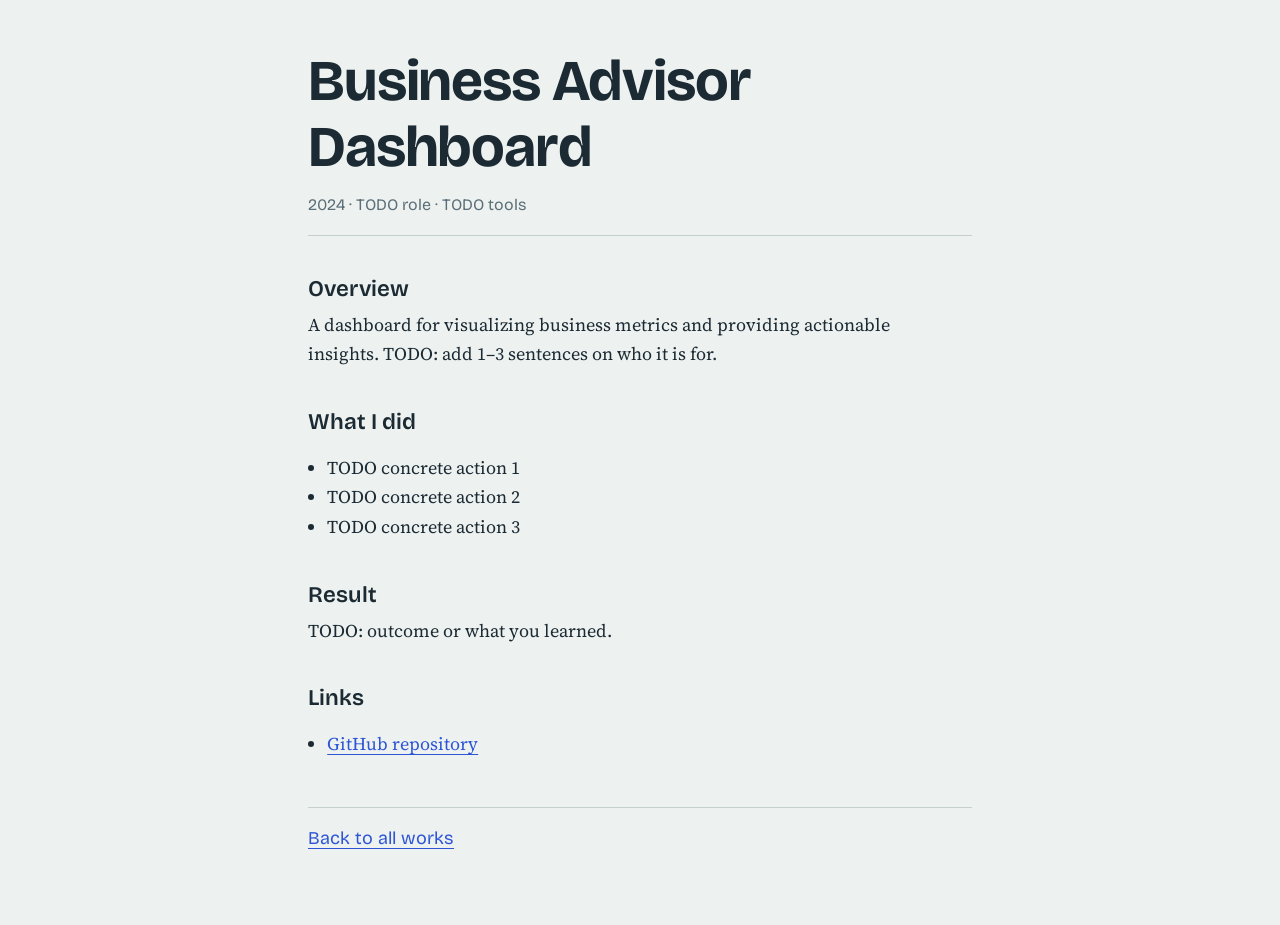
==== works/business-advisor-dashboard.html @ 2f6815d1 "Initial portfolio" ====
<!doctype html>
<html lang="en"><head>
<meta charset="utf-8"><meta name="viewport" content="width=device-width,initial-scale=1"><link rel="preconnect" href="https://fonts.googleapis.com"><link rel="preconnect" href="https://fonts.gstatic.com" crossorigin><link rel="stylesheet" href="https://fonts.googleapis.com/css2?family=Bricolage+Grotesque:wght@600;700&family=Source+Serif+4:ital,wght@0,400;0,600;1,400&display=swap">
<title>Business Advisor Dashboard — Portfolio</title>
<meta name="description" content="A dashboard for visualizing business metrics and providing actionable insights.">
<link rel="stylesheet" href="../assets/style.css">
</head><body><main class="wrap">
<h1>Business Advisor Dashboard</h1>
<p class="meta">2024 · TODO role · TODO tools</p>
<h2>Overview</h2>
<p>A dashboard for visualizing business metrics and providing actionable insights. TODO: add 1–3 sentences on who it is for.</p>
<h2>What I did</h2>
<ul class="did"><li>TODO concrete action 1</li><li>TODO concrete action 2</li><li>TODO concrete action 3</li></ul>
<h2>Result</h2>
<p>TODO: outcome or what you learned.</p>
<h2>Links</h2>
<ul class="links"><li><a href="https://github.com/sikkamilladia/business-advisor-dashboard" rel="noopener">GitHub repository</a></li></ul>
<p class="back"><a href="../index.html">Back to all works</a></p>
</main></body></html>
---- assets/style.css ----
:root{--paper:#EDF1EF;--ink:#1B2A33;--muted:#5C6F78;--line:#C5D0CC;--accent:#2D55D6;
--head:"Bricolage Grotesque","Helvetica Neue",Arial,sans-serif;--body:"Source Serif 4",Georgia,"Times New Roman",serif}
*{box-sizing:border-box}
html{background:var(--paper);color:var(--ink);font-family:var(--body);font-size:100%;scroll-behavior:smooth}
body{margin:0;font-size:1.125rem;line-height:1.65}
.wrap{max-width:44rem;margin:0 auto;padding:3rem 1.25rem 4rem}
h1,h2{font-family:var(--head);line-height:1.15;margin:0}
h1{font-size:clamp(2.2rem,7vw,3.6rem);font-weight:700;letter-spacing:-.02em;margin-bottom:.75rem}
h2{font-size:1.4rem;font-weight:600;margin:2.5rem 0 .5rem}
a{color:var(--accent);text-underline-offset:.2em}
a:focus-visible{outline:3px solid var(--accent);outline-offset:3px}
p{max-width:68ch;margin:.5rem 0}
.lede{font-size:1.3rem;color:var(--muted)}
.meta{font-family:var(--head);color:var(--muted);font-size:1rem;margin:0 0 2rem;padding-bottom:1rem;border-bottom:1px solid var(--line)}
.works{list-style:none;margin:2rem 0 0;padding:0}
.works li{display:grid;grid-template-columns:1fr auto;gap:0 1rem;padding:1.25rem 0;border-top:1px solid var(--line)}
.works li>a{font-family:var(--head);font-size:1.5rem;font-weight:600}
.works .year{color:var(--muted);font-family:var(--head);text-align:right}
.works .tag{color:var(--muted);font-family:var(--head);font-size:.95rem;grid-column:1}
.works p{grid-column:1/-1;margin:.25rem 0 0}
ul.did,ul.links{padding-left:1.2rem;max-width:68ch}
figure{margin:2rem 0}
figure img{max-width:100%;height:auto;display:block}
figcaption{color:var(--muted);font-size:.95rem;margin-top:.4rem}
.back{margin-top:3rem;padding-top:1rem;border-top:1px solid var(--line);font-family:var(--head)}
footer.site{color:var(--muted);font-family:var(--head);font-size:.95rem;margin-top:3rem}
@media (prefers-reduced-motion:reduce){html{scroll-behavior:auto}*{transition:none!important;animation:none!important}}
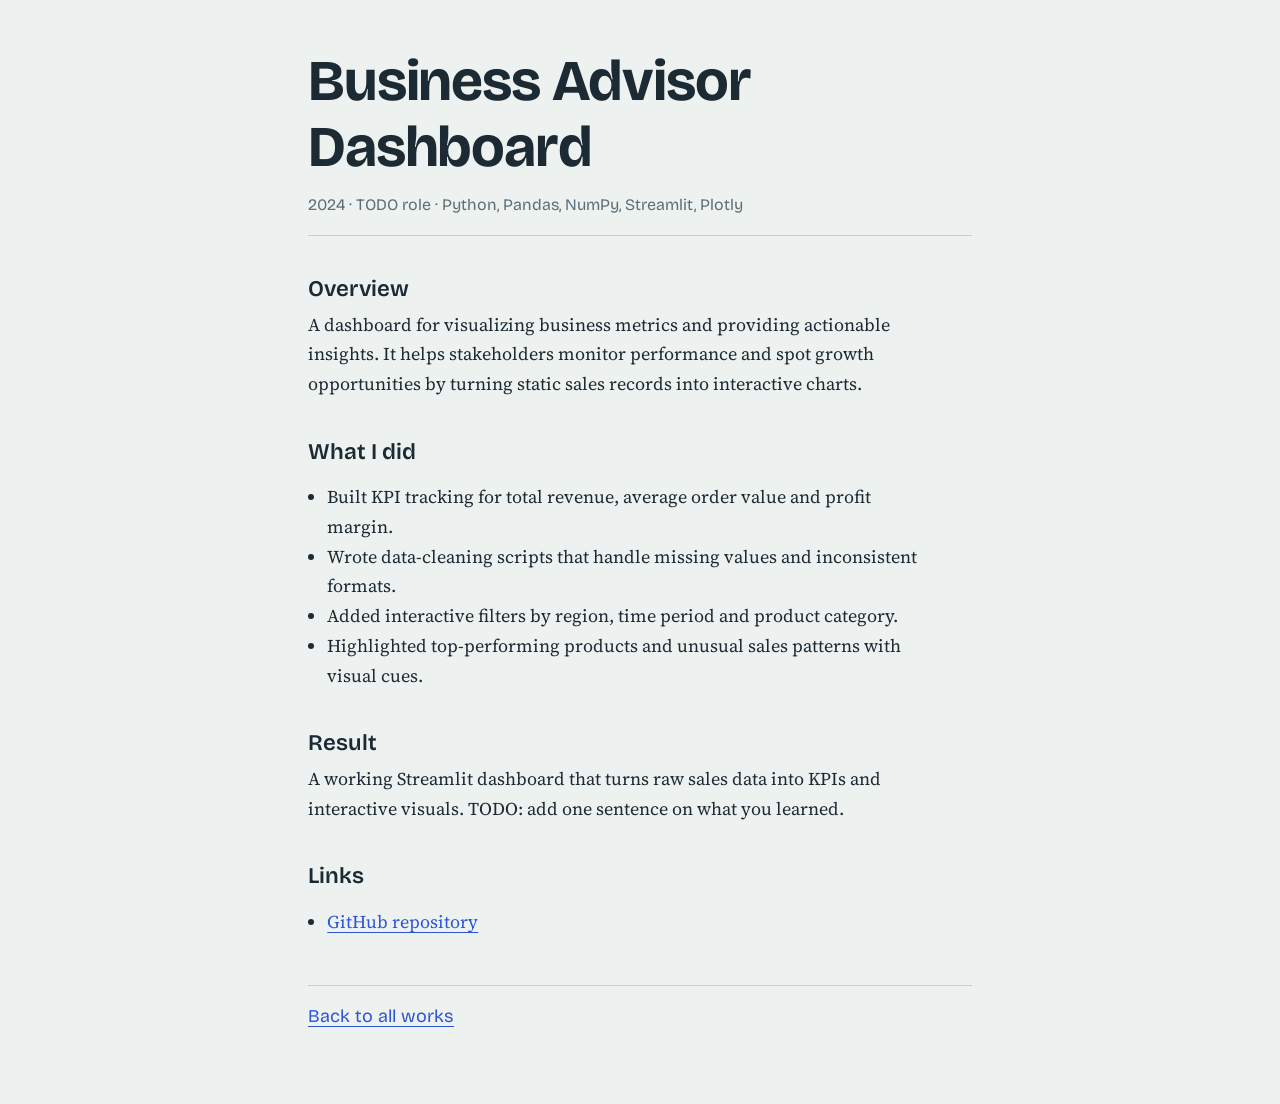
==== commit 3c5188ff: "Fill in movie page" ====
--- a/works/business-advisor-dashboard.html
+++ b/works/business-advisor-dashboard.html
@@ -6,14 +6,22 @@
 <link rel="stylesheet" href="../assets/style.css">
 </head><body><main class="wrap">
 <h1>Business Advisor Dashboard</h1>
-<p class="meta">2024 · TODO role · TODO tools</p>
+<p class="meta">2024 · TODO role · Python, Pandas, NumPy, Streamlit, Plotly</p>
 <h2>Overview</h2>
-<p>A dashboard for visualizing business metrics and providing actionable insights. TODO: add 1–3 sentences on who it is for.</p>
+<p>A dashboard for visualizing business metrics and providing actionable insights. It helps stakeholders monitor performance and spot growth opportunities by turning static sales records into interactive charts.</p>
 <h2>What I did</h2>
-<ul class="did"><li>TODO concrete action 1</li><li>TODO concrete action 2</li><li>TODO concrete action 3</li></ul>
+<ul class="did">
+<li>Built KPI tracking for total revenue, average order value and profit margin.</li>
+<li>Wrote data-cleaning scripts that handle missing values and inconsistent formats.</li>
+<li>Added interactive filters by region, time period and product category.</li>
+<li>Highlighted top-performing products and unusual sales patterns with visual cues.</li>
+</ul>
 <h2>Result</h2>
-<p>TODO: outcome or what you learned.</p>
+<p>A working Streamlit dashboard that turns raw sales data into KPIs and interactive visuals. TODO: add one sentence on what you learned.</p>
 <h2>Links</h2>
-<ul class="links"><li><a href="https://github.com/sikkamilladia/business-advisor-dashboard" rel="noopener">GitHub repository</a></li></ul>
+<ul class="links">
+<li><a href="https://github.com/sikkamilladia/business-advisor-dashboard" rel="noopener">GitHub repository</a></li>
+<!-- <li><a href="PASTE-LIVE-DASHBOARD-URL" rel="noopener">Live dashboard</a></li> -->
+</ul>
 <p class="back"><a href="../index.html">Back to all works</a></p>
-</main></body></html>
+</main></body></html>
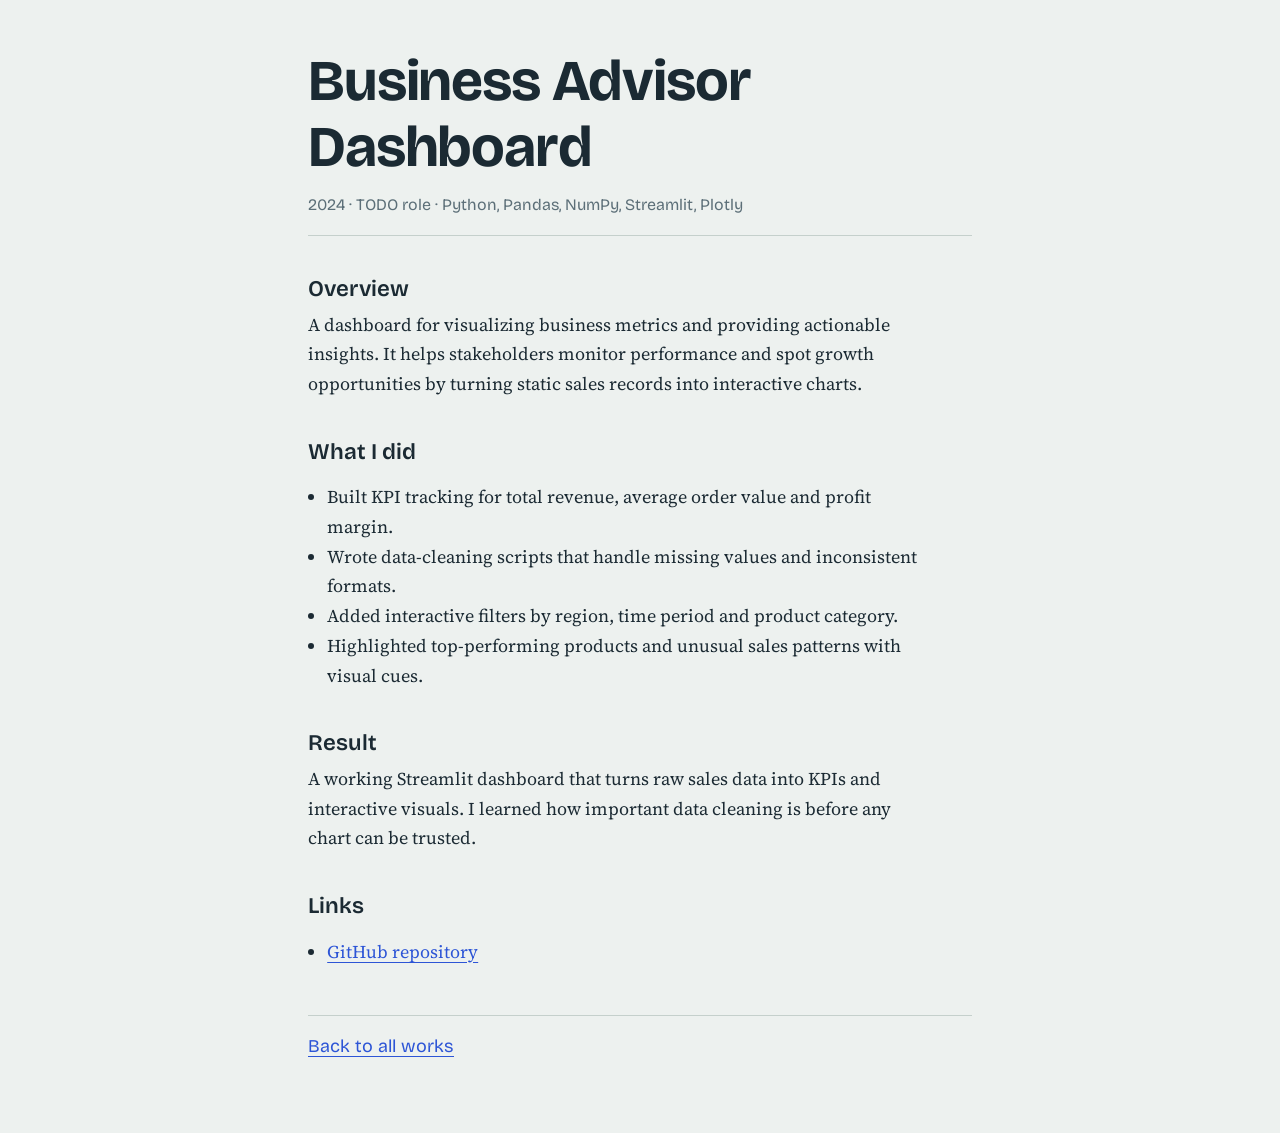
==== commit 4054341c: "Finish work pages" ====
--- a/works/business-advisor-dashboard.html
+++ b/works/business-advisor-dashboard.html
@@ -17,7 +17,7 @@
 <li>Highlighted top-performing products and unusual sales patterns with visual cues.</li>
 </ul>
 <h2>Result</h2>
-<p>A working Streamlit dashboard that turns raw sales data into KPIs and interactive visuals. TODO: add one sentence on what you learned.</p>
+<p>A working Streamlit dashboard that turns raw sales data into KPIs and interactive visuals. I learned how important data cleaning is before any chart can be trusted.</p>
 <h2>Links</h2>
 <ul class="links">
 <li><a href="https://github.com/sikkamilladia/business-advisor-dashboard" rel="noopener">GitHub repository</a></li>
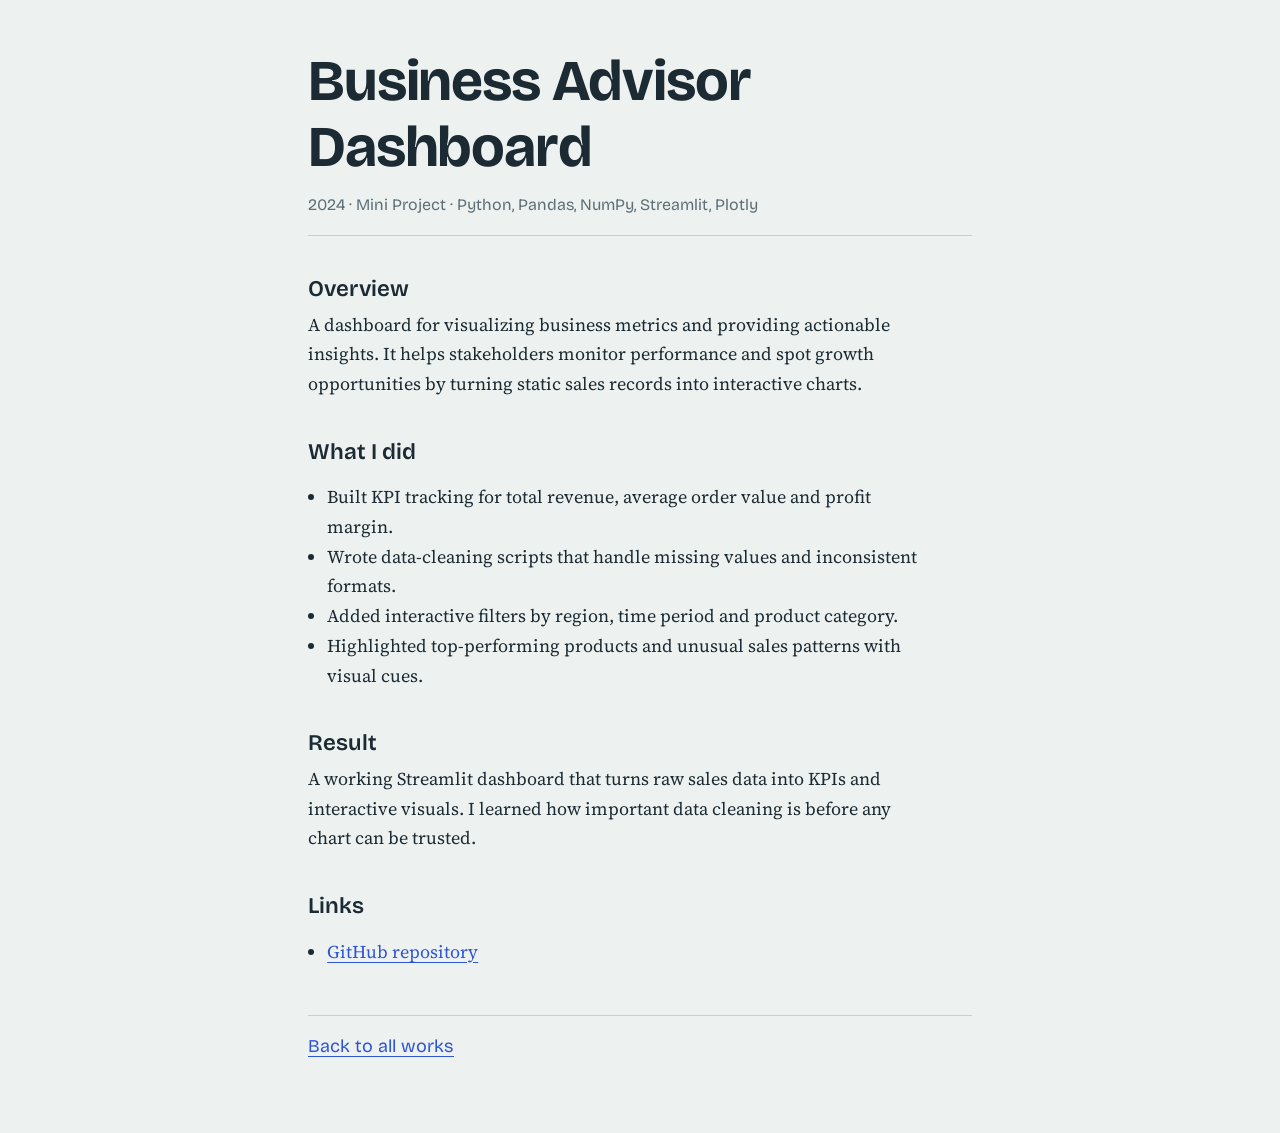
==== commit 0347dff4: "Remove remaining TODOs" ====
--- a/works/business-advisor-dashboard.html
+++ b/works/business-advisor-dashboard.html
@@ -6,7 +6,7 @@
 <link rel="stylesheet" href="../assets/style.css">
 </head><body><main class="wrap">
 <h1>Business Advisor Dashboard</h1>
-<p class="meta">2024 · TODO role · Python, Pandas, NumPy, Streamlit, Plotly</p>
+<p class="meta">2024 · Mini Project · Python, Pandas, NumPy, Streamlit, Plotly</p>
 <h2>Overview</h2>
 <p>A dashboard for visualizing business metrics and providing actionable insights. It helps stakeholders monitor performance and spot growth opportunities by turning static sales records into interactive charts.</p>
 <h2>What I did</h2>
